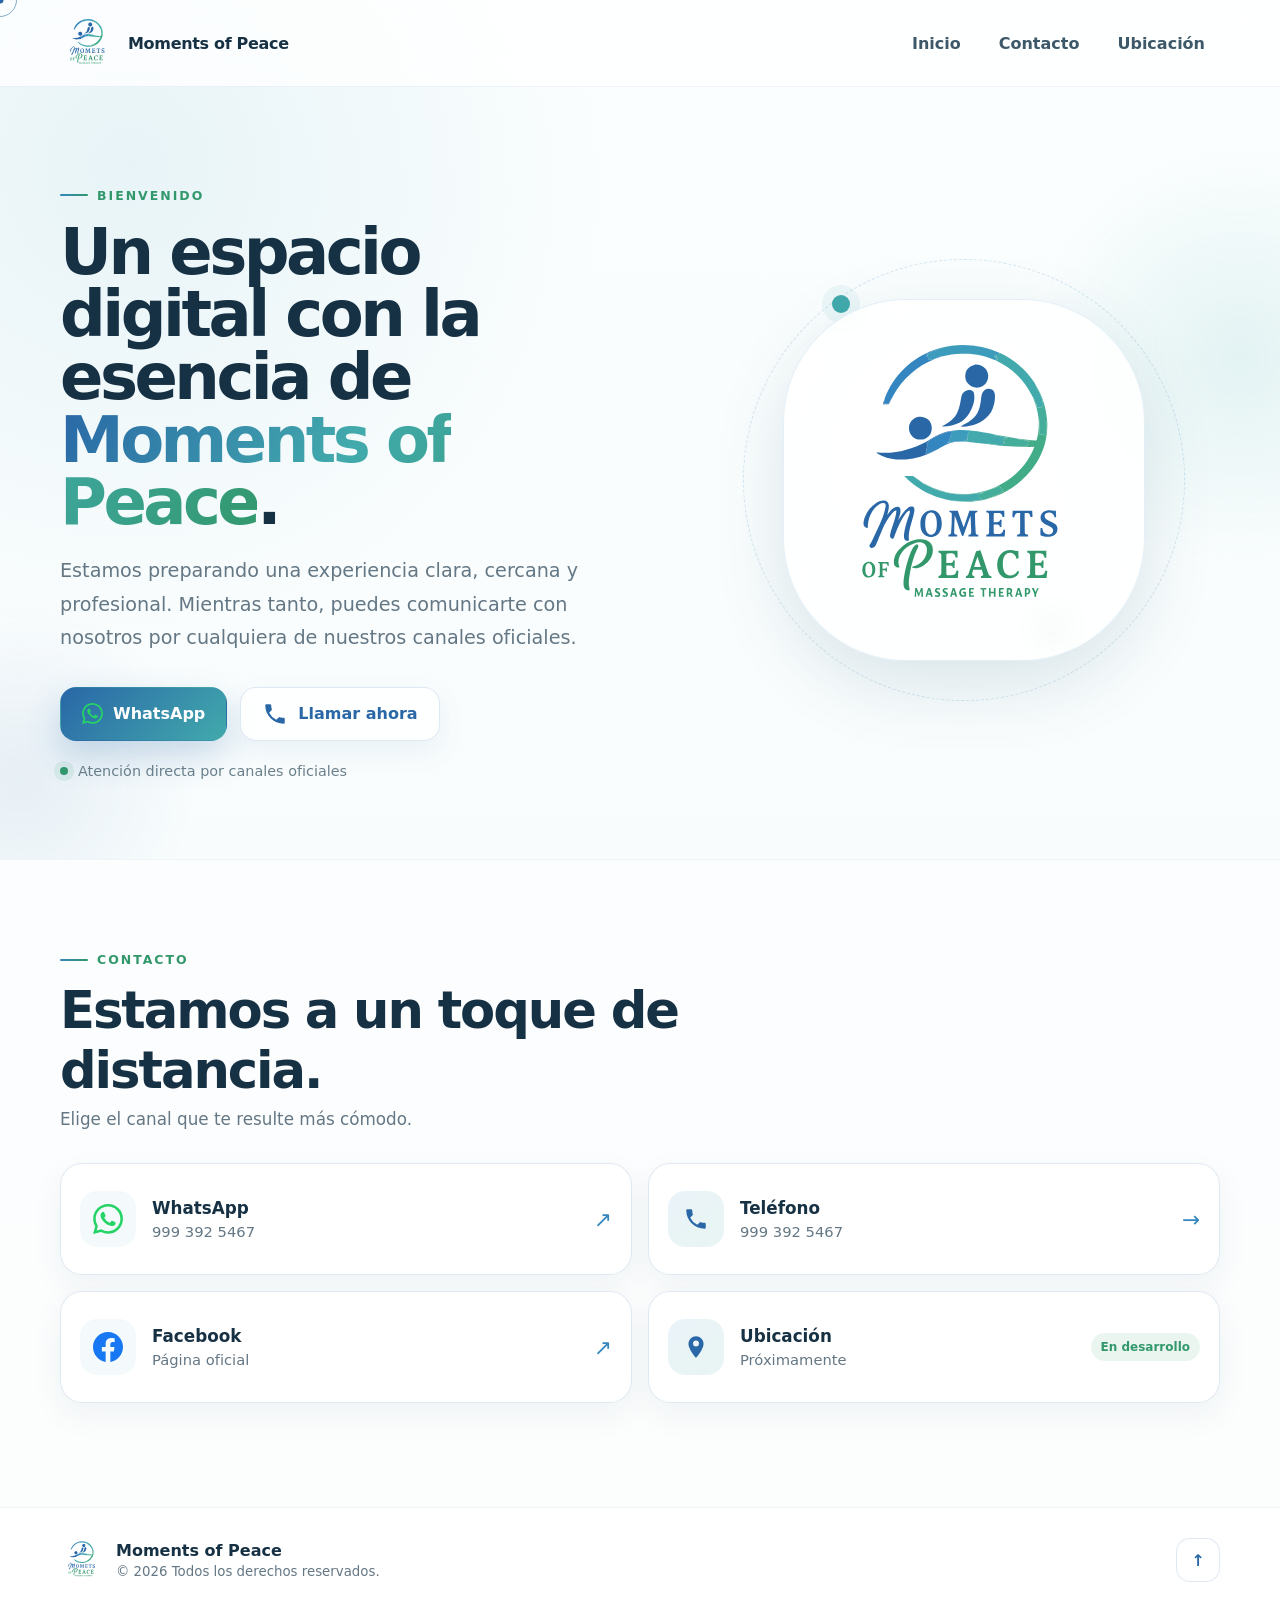
==== index.html @ 055dda35 "Primera version del sitio Moments of Peace" ====
<!doctype html>
<html lang="es">
<head>
  <meta charset="utf-8">
  <meta name="viewport" content="width=device-width, initial-scale=1">
  <meta name="theme-color" content="#2967A7">
  <meta name="description" content="Sitio oficial de Moments of Peace. Contacto por WhatsApp, teléfono y Facebook.">
  <title>Moments of Peace</title>
  <link rel="icon" type="image/svg+xml" href="img/logo.svg">
  <link rel="preload" href="img/logo.svg" as="image" type="image/svg+xml">
  <link rel="stylesheet" href="styles.css">
  <script src="script.js" defer></script>
</head>
<body class="is-loading">
  <div class="preloader" aria-label="Cargando sitio" aria-live="polite">
    <div class="preloader-card">
      <div class="skeleton skeleton-logo"></div>
      <div class="skeleton skeleton-title"></div>
      <div class="skeleton skeleton-text"></div>
      <div class="skeleton skeleton-text short"></div>
      <div class="skeleton skeleton-actions"></div>
    </div>
  </div>

  <header class="site-header" id="inicio">
    <div class="container nav-wrap">
      <a class="brand" href="#inicio" aria-label="Moments of Peace, inicio">
        <img src="img/logo.svg" alt="Logotipo de Moments of Peace" width="76" height="76">
        <span>Moments of Peace</span>
      </a>

      <button class="nav-toggle interactive" type="button" aria-expanded="false" aria-controls="site-nav" aria-label="Abrir menú">
        <span></span><span></span><span></span>
      </button>

      <nav class="site-nav" id="site-nav" aria-label="Navegación principal">
        <a class="nav-link" href="#inicio">Inicio</a>
        <a class="nav-link" href="#contacto">Contacto</a>
        <a class="nav-link" href="404.html">Ubicación</a>
      </nav>
    </div>
  </header>

  <main>
    <section class="hero">
      <div class="hero-blob blob-one" aria-hidden="true"></div>
      <div class="hero-blob blob-two" aria-hidden="true"></div>
      <div class="container hero-grid">
        <div class="hero-copy reveal">
          <span class="eyebrow">BIENVENIDO</span>
          <h1>Un espacio digital con la esencia de <span>Moments of Peace</span>.</h1>
          <p>Estamos preparando una experiencia clara, cercana y profesional. Mientras tanto, puedes comunicarte con nosotros por cualquiera de nuestros canales oficiales.</p>
          <div class="hero-actions">
            <a class="btn btn-primary interactive" href="https://wa.me/529993925467" target="_blank" rel="noopener noreferrer">
              <img src="img/whatsapp.svg" alt="" aria-hidden="true"> WhatsApp
            </a>
            <a class="btn btn-secondary interactive" href="tel:+529993925467">
              <span class="icon-mask phone-icon" aria-hidden="true"></span> Llamar ahora
            </a>
          </div>
          <div class="trust-line"><span></span> Atención directa por canales oficiales</div>
        </div>

        <div class="hero-visual reveal" aria-label="Identidad visual Moments of Peace">
          <div class="logo-stage">
            <div class="orbit orbit-one"></div>
            <div class="orbit orbit-two"></div>
            <div class="brand-card">
              <img src="img/logo.svg" alt="Moments of Peace" width="500" height="500">
            </div>
          </div>
        </div>
      </div>
    </section>

    <section class="contact-section" id="contacto">
      <div class="container">
        <div class="section-heading reveal">
          <span class="eyebrow">CONTACTO</span>
          <h2>Estamos a un toque de distancia.</h2>
          <p>Elige el canal que te resulte más cómodo.</p>
        </div>

        <div class="contact-grid">
          <a class="contact-card interactive reveal" href="https://wa.me/529993925467" target="_blank" rel="noopener noreferrer">
            <span class="card-icon social-icon"><img src="img/whatsapp.svg" alt="Logo de WhatsApp"></span>
            <span class="card-content"><strong>WhatsApp</strong><small>999 392 5467</small></span>
            <span class="card-arrow" aria-hidden="true">↗</span>
          </a>

          <a class="contact-card interactive reveal" href="tel:+529993925467">
            <span class="card-icon color-icon"><span class="icon-mask phone-icon" aria-hidden="true"></span></span>
            <span class="card-content"><strong>Teléfono</strong><small>999 392 5467</small></span>
            <span class="card-arrow" aria-hidden="true">→</span>
          </a>

          <a class="contact-card interactive reveal" href="https://www.facebook.com/profile.php?id=100088048433441&amp;locale=es_LA" target="_blank" rel="noopener noreferrer">
            <span class="card-icon social-icon"><img src="img/facebook.svg" alt="Logo de Facebook"></span>
            <span class="card-content"><strong>Facebook</strong><small>Página oficial</small></span>
            <span class="card-arrow" aria-hidden="true">↗</span>
          </a>

          <a class="contact-card interactive reveal is-coming" href="404.html" aria-label="Ubicación, próximamente">
            <span class="card-icon color-icon"><span class="icon-mask location-icon" aria-hidden="true"></span></span>
            <span class="card-content"><strong>Ubicación</strong><small>Próximamente</small></span>
            <span class="status-pill">En desarrollo</span>
          </a>
        </div>
      </div>
    </section>
  </main>

  <footer class="site-footer">
    <div class="container footer-wrap">
      <div class="footer-brand">
        <img src="img/logo.svg" alt="" aria-hidden="true" width="46" height="46">
        <div><strong>Moments of Peace</strong><small>© <span id="year"></span> Todos los derechos reservados.</small></div>
      </div>
      <a href="#inicio" class="back-top interactive" aria-label="Volver al inicio">↑</a>
    </div>
  </footer>

  <div class="cursor-dot" aria-hidden="true"></div>
  <div class="cursor-ring" aria-hidden="true"></div>
</body>
</html>
---- styles.css ----
:root {
  --blue-deep: #2967a7;
  --blue: #3386bf;
  --aqua: #3d9cbb;
  --teal: #42aaac;
  --mint: #44ae9a;
  --green: #32986c;
  --ink: #173144;
  --muted: #647784;
  --surface: #ffffff;
  --surface-soft: #f4fafb;
  --line: rgba(41, 103, 167, .14);
  --shadow: 0 24px 70px rgba(31, 84, 111, .14);
  --radius: 24px;
}

* { box-sizing: border-box; }
html { scroll-behavior: smooth; }
body {
  margin: 0;
  font-family: Inter, ui-sans-serif, system-ui, -apple-system, BlinkMacSystemFont, "Segoe UI", sans-serif;
  color: var(--ink);
  background:
    radial-gradient(circle at 10% 10%, rgba(61,156,187,.10), transparent 30rem),
    linear-gradient(180deg, #fbfefe 0%, #f7fbfc 100%);
  min-height: 100vh;
  overflow-x: hidden;
}
body.is-loading { overflow: hidden; }
a { color: inherit; text-decoration: none; }
img { display: block; max-width: 100%; }
button, a { -webkit-tap-highlight-color: transparent; }
.container { width: min(1160px, calc(100% - 40px)); margin-inline: auto; }

.preloader {
  position: fixed; inset: 0; z-index: 9999; display: grid; place-items: center;
  background: #f8fcfc; transition: opacity .38s ease, visibility .38s ease;
}
body:not(.is-loading) .preloader { opacity: 0; visibility: hidden; pointer-events: none; }
.preloader-card { width: min(560px, calc(100% - 48px)); padding: 34px; border: 1px solid var(--line); border-radius: 28px; background: #fff; box-shadow: var(--shadow); }
.skeleton { border-radius: 999px; background: linear-gradient(90deg, #edf4f5 25%, #f8fbfb 45%, #edf4f5 65%); background-size: 220% 100%; animation: shimmer 1.15s linear infinite; }
.skeleton-logo { width: 96px; height: 96px; border-radius: 28px; margin-bottom: 28px; }
.skeleton-title { height: 28px; width: 78%; margin-bottom: 18px; }
.skeleton-text { height: 14px; width: 100%; margin-bottom: 12px; }
.skeleton-text.short { width: 66%; }
.skeleton-actions { height: 54px; width: 58%; margin-top: 28px; }
@keyframes shimmer { to { background-position: -220% 0; } }

.site-header { position: sticky; top: 0; z-index: 100; background: rgba(255,255,255,.76); backdrop-filter: blur(18px); border-bottom: 1px solid rgba(41,103,167,.08); }
.nav-wrap { min-height: 86px; display: flex; align-items: center; justify-content: space-between; gap: 28px; }
.brand { display: inline-flex; align-items: center; gap: 12px; font-weight: 800; letter-spacing: -.02em; }
.brand img { width: 56px; height: 56px; object-fit: contain; }
.site-nav { display: flex; align-items: center; gap: 8px; }
.nav-link { padding: 11px 15px; border-radius: 12px; color: #3d5969; font-weight: 650; transition: color .2s ease, background .2s ease, transform .2s ease; }
.nav-link:hover { color: var(--blue-deep); background: rgba(51,134,191,.08); transform: translateY(-1px); }
.nav-toggle { display: none; width: 46px; height: 46px; padding: 11px; border: 1px solid var(--line); border-radius: 14px; background: #fff; }
.nav-toggle span { display: block; height: 2px; background: var(--ink); margin: 5px 0; border-radius: 9px; transition: transform .22s ease, opacity .22s ease; }

.hero { position: relative; isolation: isolate; overflow: hidden; padding: 94px 0 80px; min-height: 690px; display: flex; align-items: center; }
.hero-grid { display: grid; grid-template-columns: 1.06fr .94fr; align-items: center; gap: 72px; }
.eyebrow { display: inline-flex; align-items: center; gap: 9px; color: var(--green); font-size: .78rem; font-weight: 850; letter-spacing: .16em; }
.eyebrow::before { content: ""; width: 28px; height: 2px; border-radius: 999px; background: linear-gradient(90deg, var(--blue), var(--green)); }
.hero h1 { max-width: 740px; margin: 18px 0 20px; font-size: clamp(2.65rem, 5vw, 5.25rem); line-height: .98; letter-spacing: -.055em; }
.hero h1 span { background: linear-gradient(120deg, var(--blue-deep), var(--teal), var(--green)); -webkit-background-clip: text; background-clip: text; color: transparent; }
.hero p { max-width: 650px; margin: 0; color: var(--muted); font-size: clamp(1.02rem, 1.6vw, 1.2rem); line-height: 1.75; }
.hero-actions { display: flex; flex-wrap: wrap; gap: 13px; margin-top: 32px; }
.btn { min-height: 54px; display: inline-flex; align-items: center; justify-content: center; gap: 10px; padding: 0 21px; border-radius: 16px; font-weight: 800; border: 1px solid transparent; transition: transform .22s cubic-bezier(.2,.8,.2,1), box-shadow .22s ease, background .22s ease; position: relative; overflow: hidden; }
.btn::after { content: ""; position: absolute; inset: auto; width: 12px; height: 12px; border-radius: 50%; background: rgba(255,255,255,.35); transform: scale(0); opacity: 0; pointer-events: none; }
.btn:active::after { animation: tapRipple .48s ease-out; }
.btn img { width: 21px; height: 21px; }
.btn-primary { color: #fff; background: linear-gradient(135deg, var(--blue-deep), var(--teal)); box-shadow: 0 15px 34px rgba(41,103,167,.24); }
.btn-secondary { background: rgba(255,255,255,.8); color: var(--blue-deep); border-color: var(--line); box-shadow: 0 10px 28px rgba(41,103,167,.08); }
.btn:hover { transform: translateY(-3px) scale(1.015); }
.btn-primary:hover { box-shadow: 0 19px 40px rgba(41,103,167,.3); }
.trust-line { display: flex; align-items: center; gap: 10px; margin-top: 22px; color: #6c818b; font-size: .9rem; }
.trust-line span { width: 8px; height: 8px; border-radius: 50%; background: var(--green); box-shadow: 0 0 0 6px rgba(50,152,108,.1); }

.hero-visual { display: grid; place-items: center; }
.logo-stage { position: relative; width: min(470px, 86vw); aspect-ratio: 1; display: grid; place-items: center; }
.brand-card { position: relative; z-index: 2; width: 77%; aspect-ratio: 1; display: grid; place-items: center; padding: 22px; background: rgba(255,255,255,.86); border: 1px solid rgba(51,134,191,.13); border-radius: 34%; box-shadow: var(--shadow); backdrop-filter: blur(18px); animation: float 5s ease-in-out infinite; }
.brand-card img { width: 100%; height: 100%; object-fit: contain; }
.orbit { position: absolute; border-radius: 50%; border: 1px solid rgba(51,134,191,.2); }
.orbit-one { inset: 3%; animation: spin 23s linear infinite; border-style: dashed; }
.orbit-two { inset: 15%; border-color: rgba(50,152,108,.24); animation: spinReverse 18s linear infinite; }
.orbit-one::after, .orbit-two::after { content: ""; position: absolute; width: 18px; height: 18px; border-radius: 50%; top: 8%; left: 20%; background: var(--teal); box-shadow: 0 0 0 10px rgba(66,170,172,.08); }
.orbit-two::after { top: auto; left: auto; bottom: 2%; right: 20%; background: var(--green); }
.hero-blob { position: absolute; z-index: -1; filter: blur(2px); border-radius: 50%; opacity: .5; }
.blob-one { width: 420px; height: 420px; right: -170px; top: 60px; background: radial-gradient(circle, rgba(66,170,172,.25), transparent 70%); }
.blob-two { width: 360px; height: 360px; left: -160px; bottom: -100px; background: radial-gradient(circle, rgba(41,103,167,.18), transparent 70%); }
@keyframes float { 50% { transform: translateY(-10px); } }
@keyframes spin { to { transform: rotate(360deg); } }
@keyframes spinReverse { to { transform: rotate(-360deg); } }
@keyframes tapRipple { 0% { opacity: .75; transform: scale(0); } 100% { opacity: 0; transform: scale(38); } }

.contact-section { padding: 86px 0 104px; background: rgba(255,255,255,.62); border-top: 1px solid rgba(41,103,167,.06); }
.section-heading { max-width: 700px; margin-bottom: 34px; }
.section-heading h2 { margin: 13px 0 9px; font-size: clamp(2rem, 4vw, 3.35rem); letter-spacing: -.04em; }
.section-heading p { margin: 0; color: var(--muted); font-size: 1.05rem; }
.contact-grid { display: grid; grid-template-columns: repeat(2, 1fr); gap: 16px; }
.contact-card { min-height: 112px; display: flex; align-items: center; gap: 16px; padding: 19px; background: rgba(255,255,255,.88); border: 1px solid var(--line); border-radius: 22px; box-shadow: 0 12px 32px rgba(35,85,107,.06); transition: transform .22s cubic-bezier(.2,.8,.2,1), box-shadow .22s ease, border-color .22s ease; position: relative; overflow: hidden; }
.contact-card::before { content: ""; position: absolute; inset: 0; background: linear-gradient(115deg, rgba(51,134,191,.06), rgba(68,174,154,.03)); opacity: 0; transition: opacity .22s ease; }
.contact-card:hover { transform: translateY(-4px); box-shadow: 0 18px 38px rgba(35,85,107,.11); border-color: rgba(51,134,191,.24); }
.contact-card:hover::before { opacity: 1; }
.card-icon { width: 56px; height: 56px; flex: 0 0 auto; display: grid; place-items: center; border-radius: 17px; background: var(--surface-soft); position: relative; z-index: 1; }
.social-icon img { width: 30px; height: 30px; }
.color-icon { color: var(--blue-deep); background: linear-gradient(145deg, rgba(51,134,191,.1), rgba(68,174,154,.12)); }
.icon-mask { width: 26px; height: 26px; display: inline-block; background: currentColor; -webkit-mask: center / contain no-repeat; mask: center / contain no-repeat; }
.phone-icon { -webkit-mask-image: url('img/phone.svg'); mask-image: url('img/phone.svg'); }
.location-icon { -webkit-mask-image: url('img/location.svg'); mask-image: url('img/location.svg'); }
.card-content { display: flex; flex-direction: column; gap: 5px; position: relative; z-index: 1; }
.card-content strong { font-size: 1.05rem; }
.card-content small { color: var(--muted); font-size: .92rem; }
.card-arrow { margin-left: auto; font-size: 1.35rem; color: var(--blue); position: relative; z-index: 1; transition: transform .2s ease; }
.contact-card:hover .card-arrow { transform: translate(2px,-2px); }
.status-pill { margin-left: auto; padding: 7px 10px; border-radius: 999px; background: rgba(50,152,108,.1); color: var(--green); font-size: .75rem; font-weight: 800; position: relative; z-index: 1; }
.is-coming { cursor: not-allowed; }

.site-footer { padding: 30px 0 36px; border-top: 1px solid rgba(41,103,167,.08); background: #fff; }
.footer-wrap { display: flex; align-items: center; justify-content: space-between; gap: 20px; }
.footer-brand { display: flex; align-items: center; gap: 12px; }
.footer-brand img { width: 44px; height: 44px; object-fit: contain; }
.footer-brand div { display: flex; flex-direction: column; gap: 4px; }
.footer-brand small { color: var(--muted); }
.back-top { width: 44px; height: 44px; display: grid; place-items: center; border: 1px solid var(--line); border-radius: 14px; color: var(--blue-deep); background: #fff; font-weight: 900; transition: transform .2s ease, background .2s ease; }
.back-top:hover { transform: translateY(-3px); background: var(--surface-soft); }

.reveal { opacity: 0; transform: translateY(18px); transition: opacity .65s ease, transform .65s cubic-bezier(.2,.8,.2,1); }
.reveal.visible { opacity: 1; transform: translateY(0); }

.cursor-dot, .cursor-ring { display: none; position: fixed; z-index: 9998; left: 0; top: 0; pointer-events: none; border-radius: 50%; transform: translate(-50%, -50%); }
@media (pointer: fine) {
  .cursor-dot { display: block; width: 7px; height: 7px; background: var(--blue-deep); }
  .cursor-ring { display: block; width: 34px; height: 34px; border: 1px solid rgba(41,103,167,.55); transition: width .18s ease, height .18s ease, border-color .18s ease, background .18s ease; }
  body.cursor-active .cursor-ring { width: 48px; height: 48px; border-color: rgba(50,152,108,.55); background: rgba(68,174,154,.08); }
}

@media (max-width: 860px) {
  .container { width: min(100% - 30px, 720px); }
  .nav-toggle { display: block; }
  .site-nav { position: absolute; top: calc(100% + 8px); left: 15px; right: 15px; display: grid; gap: 4px; padding: 12px; background: rgba(255,255,255,.96); border: 1px solid var(--line); border-radius: 18px; box-shadow: var(--shadow); opacity: 0; transform: translateY(-8px) scale(.98); visibility: hidden; transition: .22s ease; }
  .site-nav.open { opacity: 1; transform: translateY(0) scale(1); visibility: visible; }
  .nav-link { padding: 13px 14px; }
  .nav-toggle[aria-expanded="true"] span:nth-child(1) { transform: translateY(7px) rotate(45deg); }
  .nav-toggle[aria-expanded="true"] span:nth-child(2) { opacity: 0; }
  .nav-toggle[aria-expanded="true"] span:nth-child(3) { transform: translateY(-7px) rotate(-45deg); }
  .hero { padding: 68px 0 70px; }
  .hero-grid { grid-template-columns: 1fr; gap: 54px; }
  .hero-copy { text-align: center; }
  .hero-copy .eyebrow, .trust-line, .hero-actions { justify-content: center; }
  .hero p { margin-inline: auto; }
  .hero-visual { order: -1; }
  .logo-stage { width: min(380px, 80vw); }
  .contact-grid { grid-template-columns: 1fr; }
}

@media (max-width: 560px) {
  .container { width: min(100% - 22px, 520px); }
  .nav-wrap { min-height: 76px; }
  .brand img { width: 46px; height: 46px; }
  .brand span { font-size: .96rem; }
  .hero { padding-top: 46px; min-height: auto; }
  .hero h1 { font-size: clamp(2.35rem, 13.7vw, 3.7rem); }
  .hero p { font-size: 1rem; line-height: 1.68; }
  .hero-actions { display: grid; grid-template-columns: 1fr; }
  .btn { width: 100%; }
  .logo-stage { width: min(315px, 82vw); }
  .brand-card { width: 80%; border-radius: 30%; }
  .contact-section { padding: 70px 0 82px; }
  .contact-card { min-height: 96px; padding: 15px; border-radius: 18px; }
  .card-icon { width: 49px; height: 49px; border-radius: 15px; }
  .status-pill { font-size: .68rem; padding: 6px 8px; }
  .footer-wrap { align-items: flex-start; }
  .footer-brand small { max-width: 230px; }
}

@media (prefers-reduced-motion: reduce) {
  *, *::before, *::after { scroll-behavior: auto !important; animation-duration: .01ms !important; animation-iteration-count: 1 !important; transition-duration: .01ms !important; }
}
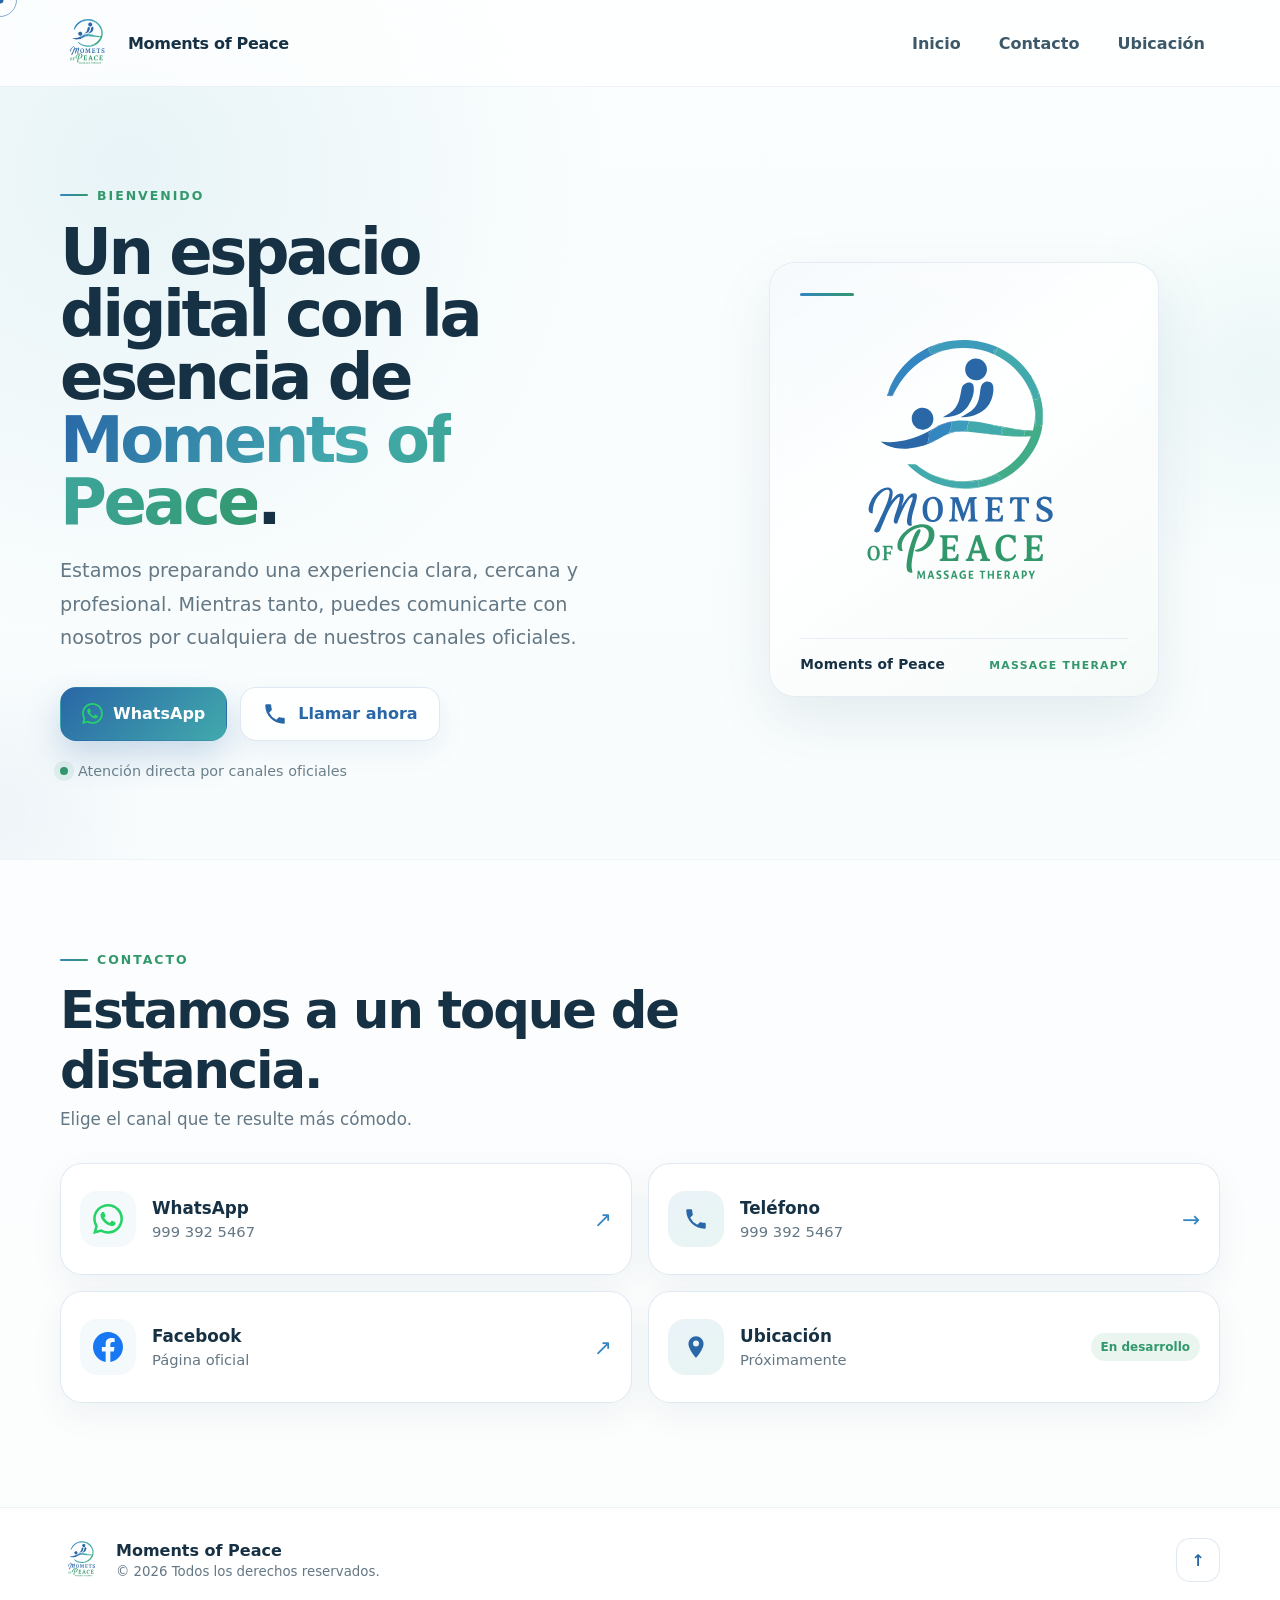
==== commit 888b86d9: "Mejora del diseño responsive y hero Móvil" ====
--- a/index.html
+++ b/index.html
@@ -62,11 +62,12 @@
         </div>
 
         <div class="hero-visual reveal" aria-label="Identidad visual Moments of Peace">
-          <div class="logo-stage">
-            <div class="orbit orbit-one"></div>
-            <div class="orbit orbit-two"></div>
-            <div class="brand-card">
-              <img src="img/logo.svg" alt="Moments of Peace" width="500" height="500">
+          <div class="identity-frame">
+            <span class="identity-line" aria-hidden="true"></span>
+            <img class="hero-logo" src="img/logo.svg" alt="Moments of Peace Massage Therapy" width="420" height="420">
+            <div class="identity-caption" aria-hidden="true">
+              <span>Moments of Peace</span>
+              <small>Massage Therapy</small>
             </div>
           </div>
         </div>
--- a/styles.css
+++ b/styles.css
@@ -76,20 +76,65 @@
 .trust-line span { width: 8px; height: 8px; border-radius: 50%; background: var(--green); box-shadow: 0 0 0 6px rgba(50,152,108,.1); }
 
 .hero-visual { display: grid; place-items: center; }
-.logo-stage { position: relative; width: min(470px, 86vw); aspect-ratio: 1; display: grid; place-items: center; }
-.brand-card { position: relative; z-index: 2; width: 77%; aspect-ratio: 1; display: grid; place-items: center; padding: 22px; background: rgba(255,255,255,.86); border: 1px solid rgba(51,134,191,.13); border-radius: 34%; box-shadow: var(--shadow); backdrop-filter: blur(18px); animation: float 5s ease-in-out infinite; }
-.brand-card img { width: 100%; height: 100%; object-fit: contain; }
-.orbit { position: absolute; border-radius: 50%; border: 1px solid rgba(51,134,191,.2); }
-.orbit-one { inset: 3%; animation: spin 23s linear infinite; border-style: dashed; }
-.orbit-two { inset: 15%; border-color: rgba(50,152,108,.24); animation: spinReverse 18s linear infinite; }
-.orbit-one::after, .orbit-two::after { content: ""; position: absolute; width: 18px; height: 18px; border-radius: 50%; top: 8%; left: 20%; background: var(--teal); box-shadow: 0 0 0 10px rgba(66,170,172,.08); }
-.orbit-two::after { top: auto; left: auto; bottom: 2%; right: 20%; background: var(--green); }
-.hero-blob { position: absolute; z-index: -1; filter: blur(2px); border-radius: 50%; opacity: .5; }
-.blob-one { width: 420px; height: 420px; right: -170px; top: 60px; background: radial-gradient(circle, rgba(66,170,172,.25), transparent 70%); }
-.blob-two { width: 360px; height: 360px; left: -160px; bottom: -100px; background: radial-gradient(circle, rgba(41,103,167,.18), transparent 70%); }
-@keyframes float { 50% { transform: translateY(-10px); } }
-@keyframes spin { to { transform: rotate(360deg); } }
-@keyframes spinReverse { to { transform: rotate(-360deg); } }
+.identity-frame {
+  position: relative;
+  width: min(390px, 34vw);
+  min-width: 310px;
+  padding: 30px 30px 24px;
+  background: rgba(255,255,255,.82);
+  border: 1px solid rgba(41,103,167,.12);
+  border-radius: 26px;
+  box-shadow: 0 22px 58px rgba(31,84,111,.10);
+  backdrop-filter: blur(14px);
+  transition: transform .28s ease, box-shadow .28s ease, border-color .28s ease;
+}
+.identity-frame::before {
+  content: "";
+  position: absolute;
+  inset: 0;
+  border-radius: inherit;
+  pointer-events: none;
+  background: linear-gradient(145deg, rgba(51,134,191,.045), transparent 42%, rgba(50,152,108,.04));
+}
+.identity-line {
+  display: block;
+  width: 54px;
+  height: 3px;
+  margin: 0 0 22px;
+  border-radius: 999px;
+  background: linear-gradient(90deg, var(--blue), var(--green));
+}
+.hero-logo {
+  position: relative;
+  z-index: 1;
+  width: min(100%, 300px);
+  height: auto;
+  margin: 0 auto;
+  object-fit: contain;
+}
+.identity-caption {
+  position: relative;
+  z-index: 1;
+  display: flex;
+  align-items: baseline;
+  justify-content: space-between;
+  gap: 14px;
+  margin-top: 20px;
+  padding-top: 17px;
+  border-top: 1px solid rgba(41,103,167,.10);
+}
+.identity-caption span { color: var(--ink); font-size: .86rem; font-weight: 800; letter-spacing: .01em; }
+.identity-caption small { color: var(--green); font-size: .68rem; font-weight: 800; letter-spacing: .12em; text-transform: uppercase; }
+.hero-blob { position: absolute; z-index: -1; border-radius: 50%; opacity: .42; }
+.blob-one { width: 420px; height: 420px; right: -190px; top: 80px; background: radial-gradient(circle, rgba(66,170,172,.18), transparent 70%); }
+.blob-two { width: 340px; height: 340px; left: -170px; bottom: -120px; background: radial-gradient(circle, rgba(41,103,167,.12), transparent 70%); }
+@media (hover: hover) and (pointer: fine) {
+  .identity-frame:hover {
+    transform: translateY(-5px);
+    box-shadow: 0 28px 66px rgba(31,84,111,.14);
+    border-color: rgba(41,103,167,.20);
+  }
+}
 @keyframes tapRipple { 0% { opacity: .75; transform: scale(0); } 100% { opacity: 0; transform: scale(38); } }
 
 .contact-section { padding: 86px 0 104px; background: rgba(255,255,255,.62); border-top: 1px solid rgba(41,103,167,.06); }
@@ -145,11 +190,11 @@
   .nav-toggle[aria-expanded="true"] span:nth-child(3) { transform: translateY(-7px) rotate(-45deg); }
   .hero { padding: 68px 0 70px; }
   .hero-grid { grid-template-columns: 1fr; gap: 54px; }
-  .hero-copy { text-align: center; }
-  .hero-copy .eyebrow, .trust-line, .hero-actions { justify-content: center; }
-  .hero p { margin-inline: auto; }
-  .hero-visual { order: -1; }
-  .logo-stage { width: min(380px, 80vw); }
+  .hero-copy { text-align: left; }
+  .hero-copy .eyebrow, .trust-line, .hero-actions { justify-content: flex-start; }
+  .hero p { margin-inline: 0; }
+  .hero-visual { order: initial; }
+  .identity-frame { width: min(330px, 64vw); min-width: 0; }
   .contact-grid { grid-template-columns: 1fr; }
 }
 
@@ -159,12 +204,12 @@
   .brand img { width: 46px; height: 46px; }
   .brand span { font-size: .96rem; }
   .hero { padding-top: 46px; min-height: auto; }
-  .hero h1 { font-size: clamp(2.35rem, 13.7vw, 3.7rem); }
+  .hero h1 { font-size: clamp(2.3rem, 11vw, 3.15rem); line-height: 1.02; }
   .hero p { font-size: 1rem; line-height: 1.68; }
   .hero-actions { display: grid; grid-template-columns: 1fr; }
   .btn { width: 100%; }
-  .logo-stage { width: min(315px, 82vw); }
-  .brand-card { width: 80%; border-radius: 30%; }
+  .hero-grid { gap: 26px; }
+  .hero-visual { display: none; }
   .contact-section { padding: 70px 0 82px; }
   .contact-card { min-height: 96px; padding: 15px; border-radius: 18px; }
   .card-icon { width: 49px; height: 49px; border-radius: 15px; }
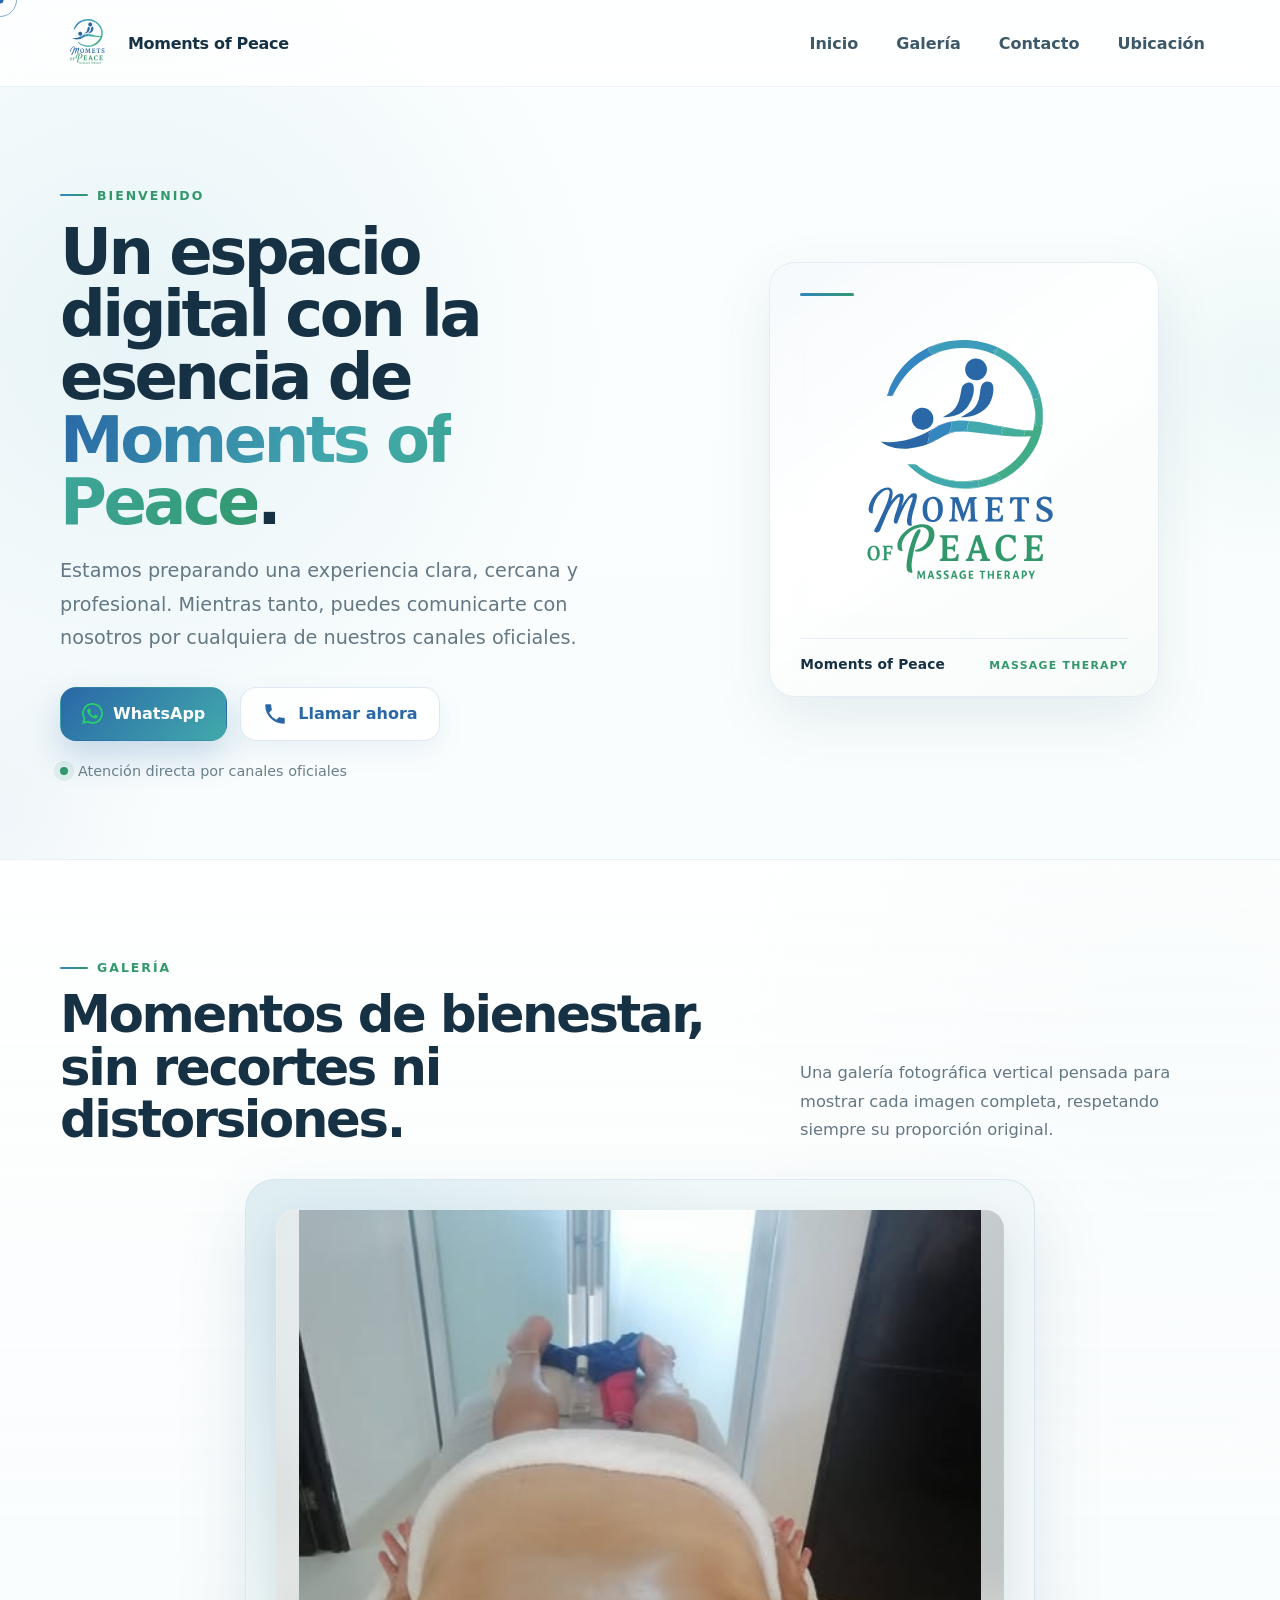
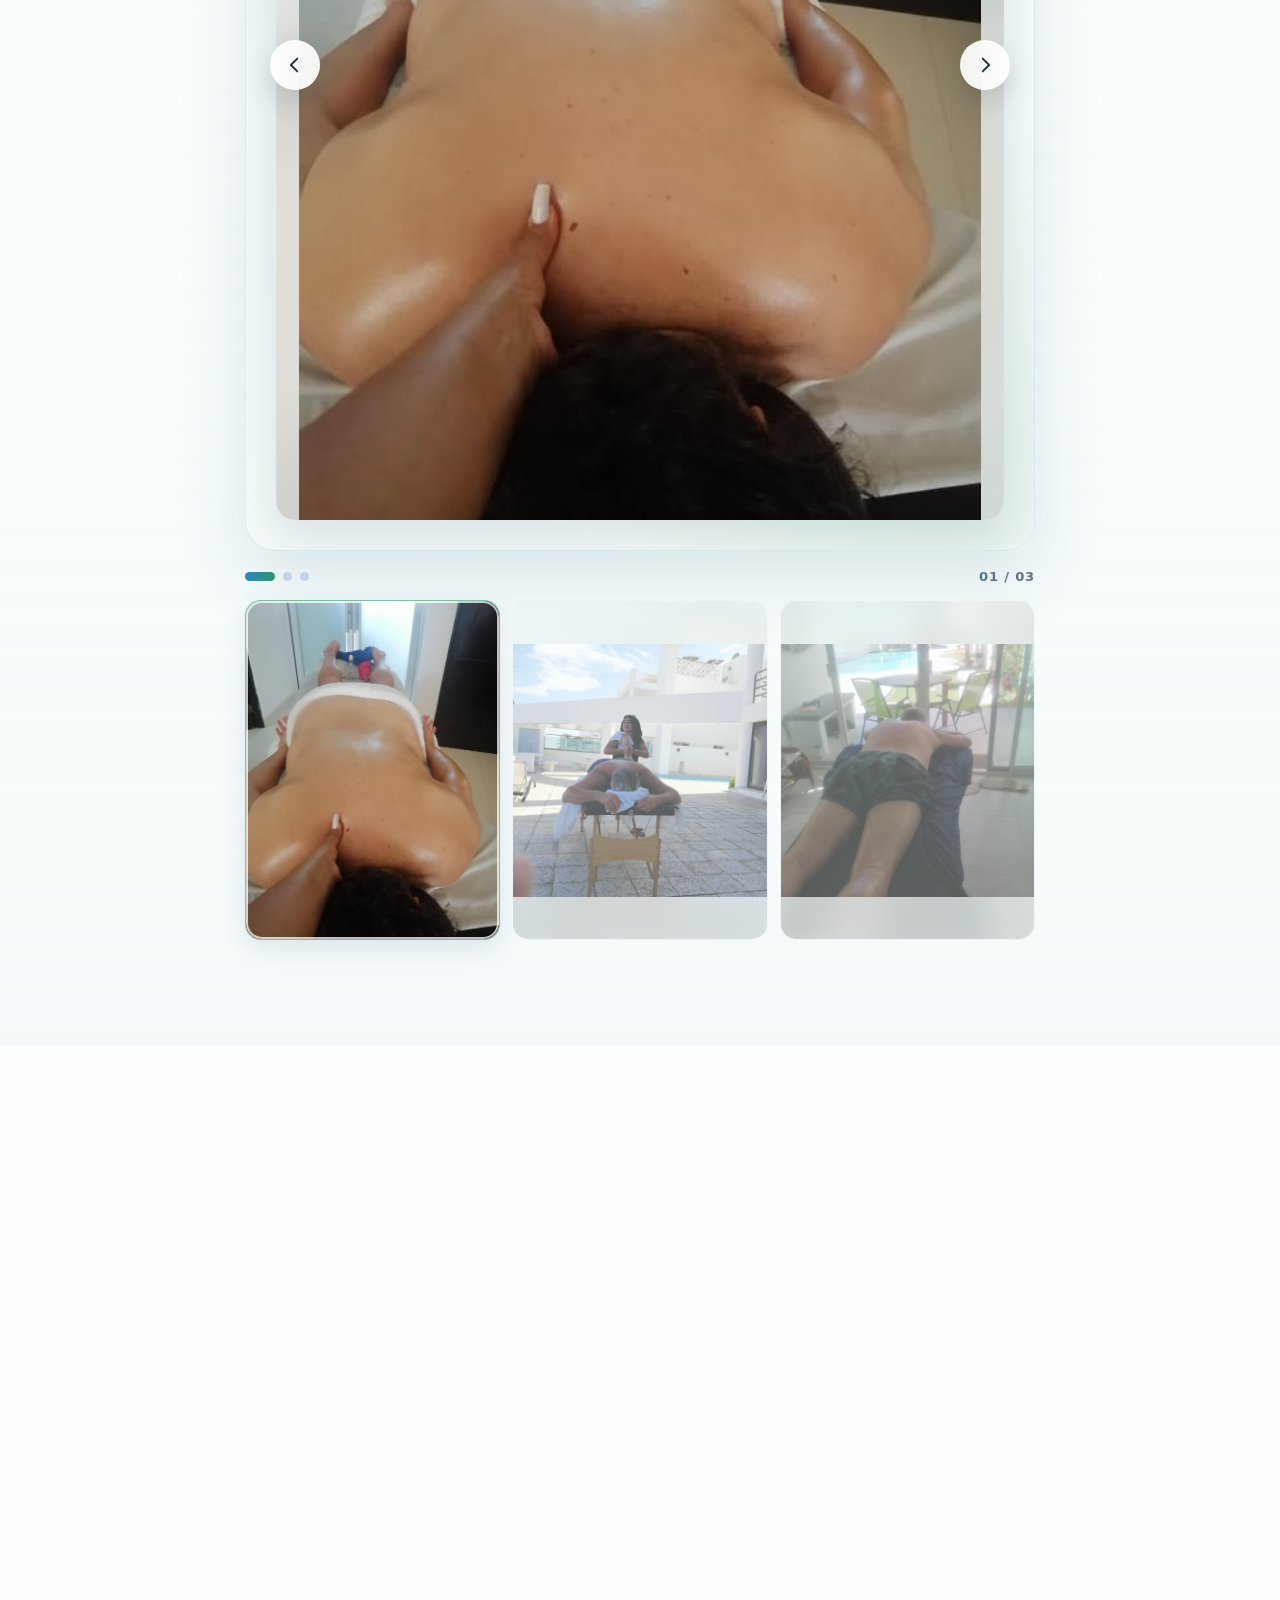
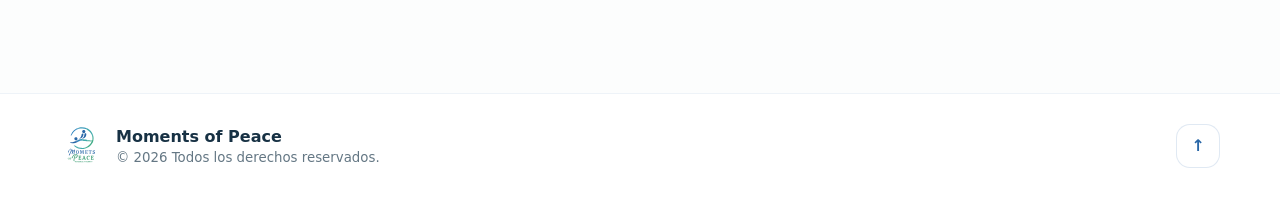
==== commit 5d432747: "Implementación de carrusel fotografico responsive" ====
--- a/index.html
+++ b/index.html
@@ -9,7 +9,9 @@
   <link rel="icon" type="image/svg+xml" href="img/logo.svg">
   <link rel="preload" href="img/logo.svg" as="image" type="image/svg+xml">
   <link rel="stylesheet" href="styles.css">
+  <link rel="stylesheet" href="carousel.css">
   <script src="script.js" defer></script>
+  <script src="carousel.js" defer></script>
 </head>
 <body class="is-loading">
   <div class="preloader" aria-label="Cargando sitio" aria-live="polite">
@@ -35,6 +37,7 @@
 
       <nav class="site-nav" id="site-nav" aria-label="Navegación principal">
         <a class="nav-link" href="#inicio">Inicio</a>
+        <a class="nav-link" href="#galeria">Galería</a>
         <a class="nav-link" href="#contacto">Contacto</a>
         <a class="nav-link" href="404.html">Ubicación</a>
       </nav>
@@ -69,6 +72,68 @@
               <span>Moments of Peace</span>
               <small>Massage Therapy</small>
             </div>
+          </div>
+        </div>
+      </div>
+    </section>
+
+    <section class="gallery-section" id="galeria">
+      <div class="container">
+        <div class="gallery-heading reveal">
+          <div>
+            <span class="eyebrow">GALERÍA</span>
+            <h2>Momentos de bienestar, sin recortes ni distorsiones.</h2>
+          </div>
+          <p>Una galería fotográfica vertical pensada para mostrar cada imagen completa, respetando siempre su proporción original.</p>
+        </div>
+
+        <div class="spa-carousel reveal" data-carousel data-autoplay="5600" tabindex="0" aria-roledescription="carrusel" aria-label="Galería fotográfica de Moments of Peace">
+          <div class="carousel-stage">
+            <div class="carousel-viewport">
+              <div class="carousel-track" data-carousel-track>
+                <figure class="carousel-slide" data-carousel-slide>
+                  <div class="carousel-photo" style="--photo: url('img/masaje-terapeutico-01.jpg');">
+                    <img src="img/masaje-terapeutico-01.jpg" alt="Sesión de masaje terapéutico en Moments of Peace" draggable="false">
+                  </div>
+                </figure>
+
+                <figure class="carousel-slide" data-carousel-slide>
+                  <div class="carousel-photo" style="--photo: url('img/masaje-terapeutico-02.jpg');">
+                    <img src="img/masaje-terapeutico-02.jpg" alt="Sesión de masaje al aire libre en Moments of Peace" loading="lazy" draggable="false">
+                  </div>
+                </figure>
+
+                <figure class="carousel-slide" data-carousel-slide>
+                  <div class="carousel-photo" style="--photo: url('img/masaje-terapeutico-03.jpg');">
+                    <img src="img/masaje-terapeutico-03.jpg" alt="Sesión de masaje en un espacio de relajación de Moments of Peace" loading="lazy" draggable="false">
+                  </div>
+                </figure>
+              </div>
+            </div>
+
+            <button class="carousel-control prev interactive" type="button" data-carousel-prev aria-label="Fotografía anterior">
+              <svg viewBox="0 0 24 24" fill="none" aria-hidden="true"><path d="m14.5 5-7 7 7 7" stroke="currentColor" stroke-width="2" stroke-linecap="round" stroke-linejoin="round"/></svg>
+            </button>
+            <button class="carousel-control next interactive" type="button" data-carousel-next aria-label="Fotografía siguiente">
+              <svg viewBox="0 0 24 24" fill="none" aria-hidden="true"><path d="m9.5 5 7 7-7 7" stroke="currentColor" stroke-width="2" stroke-linecap="round" stroke-linejoin="round"/></svg>
+            </button>
+          </div>
+
+          <div class="carousel-toolbar">
+            <div class="carousel-dots" data-carousel-dots aria-label="Seleccionar fotografía"></div>
+            <span class="carousel-status" data-carousel-status aria-live="off">01 / 03</span>
+          </div>
+
+          <div class="carousel-thumbs" aria-label="Miniaturas de la galería">
+            <button class="carousel-thumb is-active" type="button" data-carousel-thumb aria-label="Ver fotografía 1">
+              <span class="thumb-photo" style="--photo: url('img/masaje-terapeutico-01.jpg');"><img src="img/masaje-terapeutico-01.jpg" alt=""></span>
+            </button>
+            <button class="carousel-thumb" type="button" data-carousel-thumb aria-label="Ver fotografía 2">
+              <span class="thumb-photo" style="--photo: url('img/masaje-terapeutico-02.jpg');"><img src="img/masaje-terapeutico-02.jpg" alt=""></span>
+            </button>
+            <button class="carousel-thumb" type="button" data-carousel-thumb aria-label="Ver fotografía 3">
+              <span class="thumb-photo" style="--photo: url('img/masaje-terapeutico-03.jpg');"><img src="img/masaje-terapeutico-03.jpg" alt=""></span>
+            </button>
           </div>
         </div>
       </div>
--- a/carousel.css
+++ b/carousel.css
@@ -0,0 +1,313 @@
+/* Moments of Peace - Carrusel fotografico vertical */
+.gallery-section {
+  position: relative;
+  padding: 94px 0 104px;
+  background:
+    linear-gradient(180deg, rgba(255,255,255,.76), rgba(244,250,251,.97)),
+    radial-gradient(circle at 92% 10%, rgba(66,170,172,.10), transparent 28rem);
+  border-top: 1px solid rgba(41,103,167,.06);
+}
+
+.gallery-heading {
+  display: grid;
+  grid-template-columns: minmax(0, 1fr) minmax(260px, 420px);
+  align-items: end;
+  gap: 36px;
+  margin-bottom: 34px;
+}
+
+.gallery-heading h2 {
+  max-width: 760px;
+  margin: 13px 0 0;
+  font-size: clamp(2rem, 4vw, 3.45rem);
+  line-height: 1.02;
+  letter-spacing: -.045em;
+}
+
+.gallery-heading p {
+  margin: 0;
+  color: var(--muted);
+  font-size: 1.02rem;
+  line-height: 1.75;
+}
+
+.spa-carousel {
+  --carousel-radius: 30px;
+  width: min(100%, 790px);
+  margin-inline: auto;
+  position: relative;
+}
+
+.carousel-stage {
+  position: relative;
+  overflow: hidden;
+  border: 1px solid rgba(41,103,167,.12);
+  border-radius: var(--carousel-radius);
+  background: linear-gradient(145deg, #edf6f7, #f8fbfb);
+  box-shadow: 0 28px 70px rgba(31,84,111,.13);
+  isolation: isolate;
+}
+
+.carousel-stage::before {
+  content: "";
+  position: absolute;
+  inset: 0;
+  z-index: 0;
+  pointer-events: none;
+  background:
+    radial-gradient(circle at 12% 10%, rgba(51,134,191,.10), transparent 34%),
+    radial-gradient(circle at 88% 90%, rgba(50,152,108,.10), transparent 32%);
+}
+
+.carousel-viewport {
+  position: relative;
+  z-index: 1;
+  overflow: hidden;
+  touch-action: pan-y pinch-zoom;
+}
+
+.carousel-track {
+  display: flex;
+  transform: translate3d(0,0,0);
+  transition: transform 680ms cubic-bezier(.2,.76,.2,1);
+  will-change: transform;
+}
+
+.carousel-slide {
+  flex: 0 0 100%;
+  min-width: 0;
+  margin: 0;
+  padding: clamp(18px, 3vw, 30px);
+}
+
+/*
+  El marco es vertical, pero la fotografia real siempre se muestra completa.
+  object-fit: contain evita recortes, estiramientos y cambios de proporcion.
+*/
+.carousel-photo {
+  position: relative;
+  overflow: hidden;
+  width: 100%;
+  aspect-ratio: 4 / 5;
+  border-radius: calc(var(--carousel-radius) - 11px);
+  background: #e9f1f2;
+  box-shadow:
+    inset 0 0 0 1px rgba(255,255,255,.46),
+    0 18px 44px rgba(20,59,78,.12);
+  isolation: isolate;
+}
+
+.carousel-photo::before {
+  content: "";
+  position: absolute;
+  inset: -34px;
+  z-index: -2;
+  background-image: var(--photo);
+  background-size: cover;
+  background-position: center;
+  filter: blur(28px) saturate(.82);
+  opacity: .30;
+  transform: scale(1.08);
+}
+
+.carousel-photo::after {
+  content: "";
+  position: absolute;
+  inset: 0;
+  z-index: -1;
+  background: linear-gradient(145deg, rgba(255,255,255,.42), rgba(230,244,245,.20));
+  pointer-events: none;
+}
+
+.carousel-photo img {
+  position: relative;
+  z-index: 1;
+  width: 100%;
+  height: 100%;
+  object-fit: contain;
+  object-position: center;
+  user-select: none;
+  -webkit-user-drag: none;
+}
+
+.carousel-control {
+  position: absolute;
+  z-index: 4;
+  top: 50%;
+  width: 50px;
+  height: 50px;
+  display: grid;
+  place-items: center;
+  border: 1px solid rgba(255,255,255,.62);
+  border-radius: 50%;
+  background: rgba(255,255,255,.91);
+  color: var(--ink);
+  box-shadow: 0 12px 28px rgba(14,49,65,.16);
+  backdrop-filter: blur(14px);
+  cursor: pointer;
+  transform: translateY(-50%);
+  transition: transform .2s ease, background .2s ease, box-shadow .2s ease;
+}
+
+.carousel-control:hover {
+  transform: translateY(-50%) scale(1.06);
+  background: #fff;
+  box-shadow: 0 15px 34px rgba(14,49,65,.22);
+}
+
+.carousel-control:active {
+  transform: translateY(-50%) scale(.97);
+}
+
+.carousel-control.prev { left: 24px; }
+.carousel-control.next { right: 24px; }
+.carousel-control svg { width: 22px; height: 22px; }
+
+.carousel-toolbar {
+  display: flex;
+  align-items: center;
+  gap: 18px;
+  margin-top: 18px;
+}
+
+.carousel-dots {
+  display: flex;
+  align-items: center;
+  gap: 8px;
+}
+
+.carousel-dot {
+  width: 9px;
+  height: 9px;
+  padding: 0;
+  border: 0;
+  border-radius: 999px;
+  background: rgba(41,103,167,.20);
+  cursor: pointer;
+  transition: width .25s ease, background .25s ease, transform .2s ease;
+}
+
+.carousel-dot:hover { transform: scale(1.12); }
+
+.carousel-dot.is-active {
+  width: 30px;
+  background: linear-gradient(90deg, var(--blue), var(--green));
+}
+
+.carousel-status {
+  margin-left: auto;
+  color: var(--muted);
+  font-size: .82rem;
+  font-weight: 800;
+  letter-spacing: .06em;
+}
+
+.carousel-thumbs {
+  display: grid;
+  grid-template-columns: repeat(3, minmax(0, 1fr));
+  gap: 12px;
+  margin-top: 16px;
+}
+
+.carousel-thumb {
+  position: relative;
+  overflow: hidden;
+  min-width: 0;
+  aspect-ratio: 3 / 4;
+  padding: 0;
+  border: 1px solid transparent;
+  border-radius: 16px;
+  background: #edf5f5;
+  cursor: pointer;
+  opacity: .64;
+  transition: opacity .2s ease, transform .2s ease, border-color .2s ease, box-shadow .2s ease;
+}
+
+.thumb-photo {
+  position: absolute;
+  inset: 0;
+  overflow: hidden;
+  background: #e9f1f2;
+  isolation: isolate;
+}
+
+.thumb-photo::before {
+  content: "";
+  position: absolute;
+  inset: -16px;
+  z-index: -2;
+  background-image: var(--photo);
+  background-size: cover;
+  background-position: center;
+  filter: blur(14px) saturate(.82);
+  opacity: .28;
+}
+
+.thumb-photo img {
+  width: 100%;
+  height: 100%;
+  object-fit: contain;
+  object-position: center;
+}
+
+.carousel-thumb:hover {
+  opacity: .92;
+  transform: translateY(-2px);
+}
+
+.carousel-thumb.is-active {
+  opacity: 1;
+  border-color: rgba(50,152,108,.58);
+  box-shadow: 0 9px 24px rgba(31,84,111,.12);
+}
+
+.carousel-thumb.is-active::after {
+  content: "";
+  position: absolute;
+  inset: 0;
+  border-radius: inherit;
+  box-shadow: inset 0 0 0 2px rgba(255,255,255,.74);
+  pointer-events: none;
+}
+
+@media (max-width: 860px) {
+  .gallery-section { padding: 78px 0 88px; }
+  .gallery-heading { grid-template-columns: 1fr; gap: 16px; }
+  .spa-carousel { width: min(100%, 650px); }
+  .carousel-control { width: 48px; height: 48px; }
+  .carousel-control.prev { left: 18px; }
+  .carousel-control.next { right: 18px; }
+}
+
+@media (max-width: 560px) {
+  .gallery-section { padding: 68px 0 76px; }
+  .spa-carousel { --carousel-radius: 22px; width: 100%; }
+  .carousel-slide { padding: 10px; }
+  .carousel-photo { aspect-ratio: 3 / 4; border-radius: 16px; }
+  .carousel-photo::before { inset: -22px; filter: blur(22px) saturate(.82); }
+  .carousel-control {
+    top: 50%;
+    width: 43px;
+    height: 43px;
+    background: rgba(255,255,255,.94);
+  }
+  .carousel-control.prev { left: 16px; }
+  .carousel-control.next { right: 16px; }
+  .carousel-toolbar { margin-top: 14px; }
+  .carousel-thumbs { gap: 8px; }
+  .carousel-thumb { border-radius: 13px; }
+}
+
+@media (max-width: 390px) {
+  .carousel-photo { aspect-ratio: 3 / 4; }
+  .carousel-control { width: 40px; height: 40px; }
+  .carousel-control.prev { left: 12px; }
+  .carousel-control.next { right: 12px; }
+}
+
+@media (prefers-reduced-motion: reduce) {
+  .carousel-track { transition: none; }
+  .carousel-control,
+  .carousel-dot,
+  .carousel-thumb { transition: none; }
+}
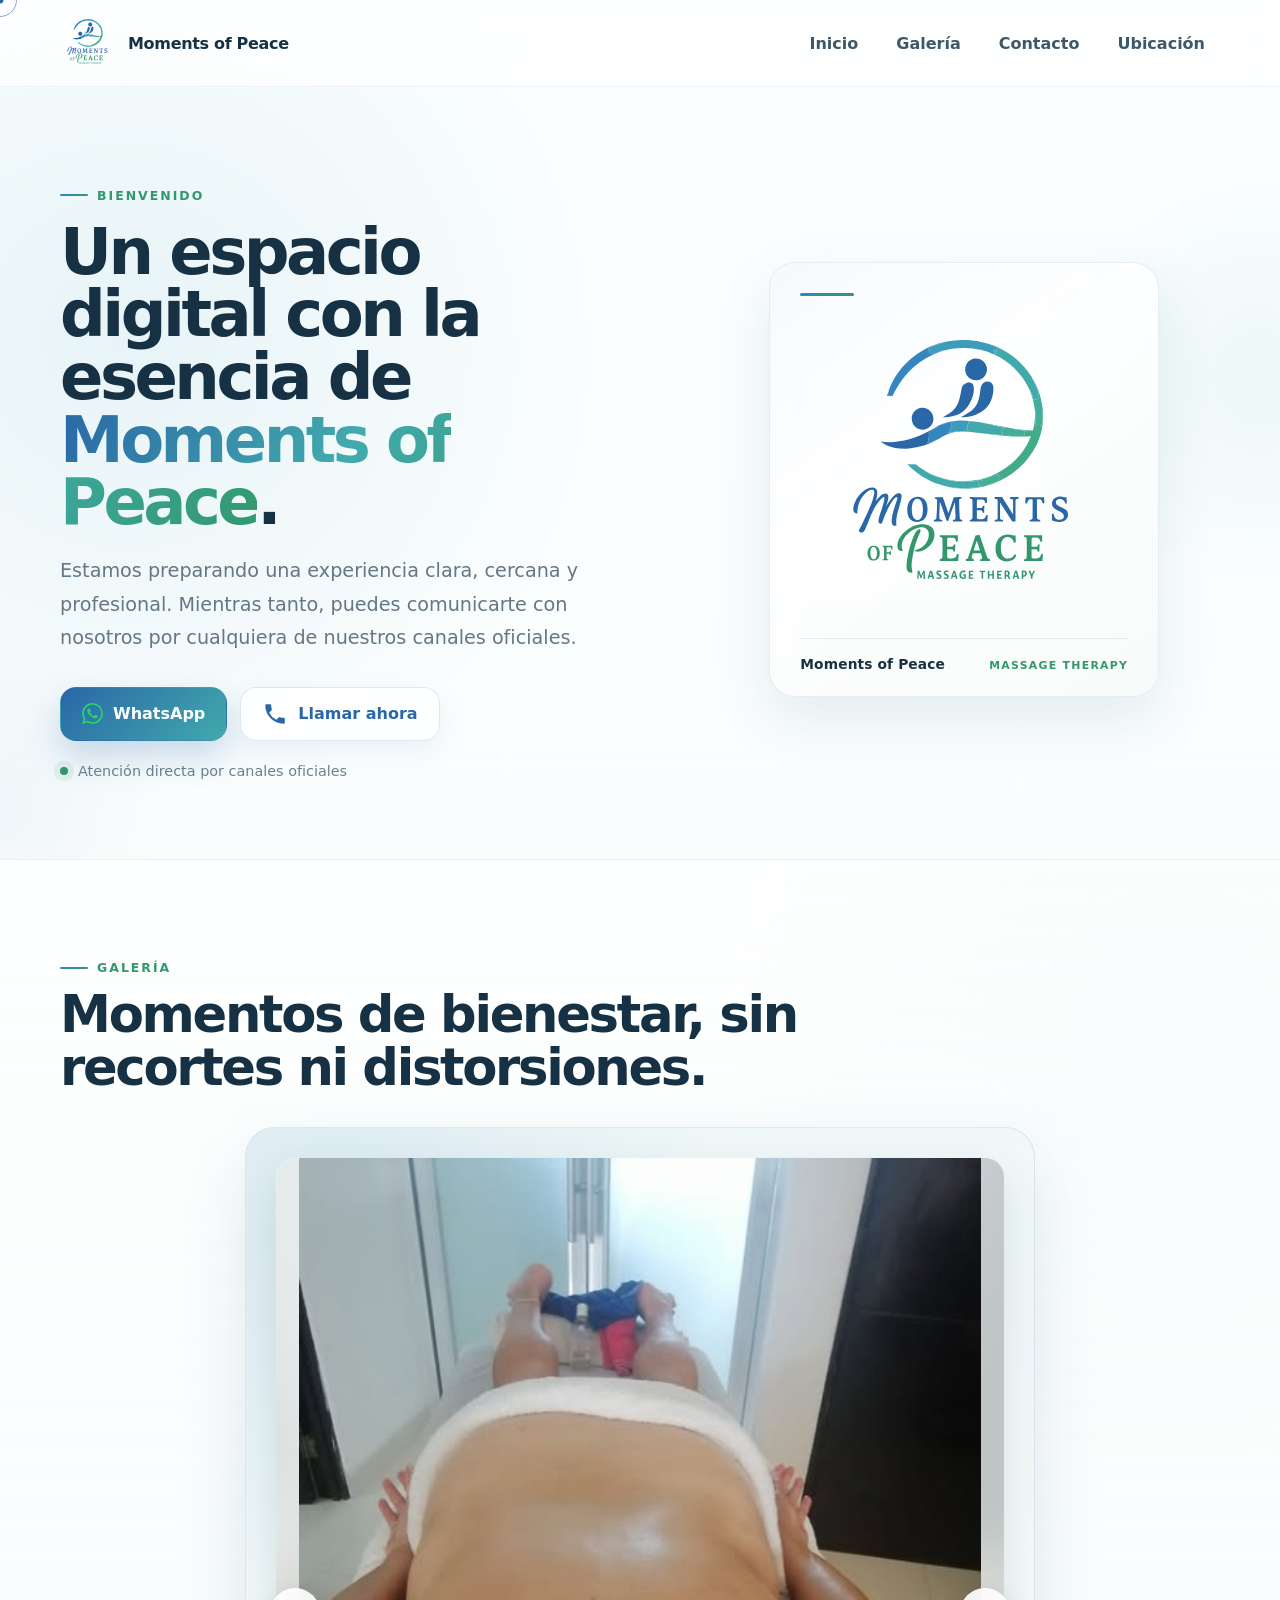
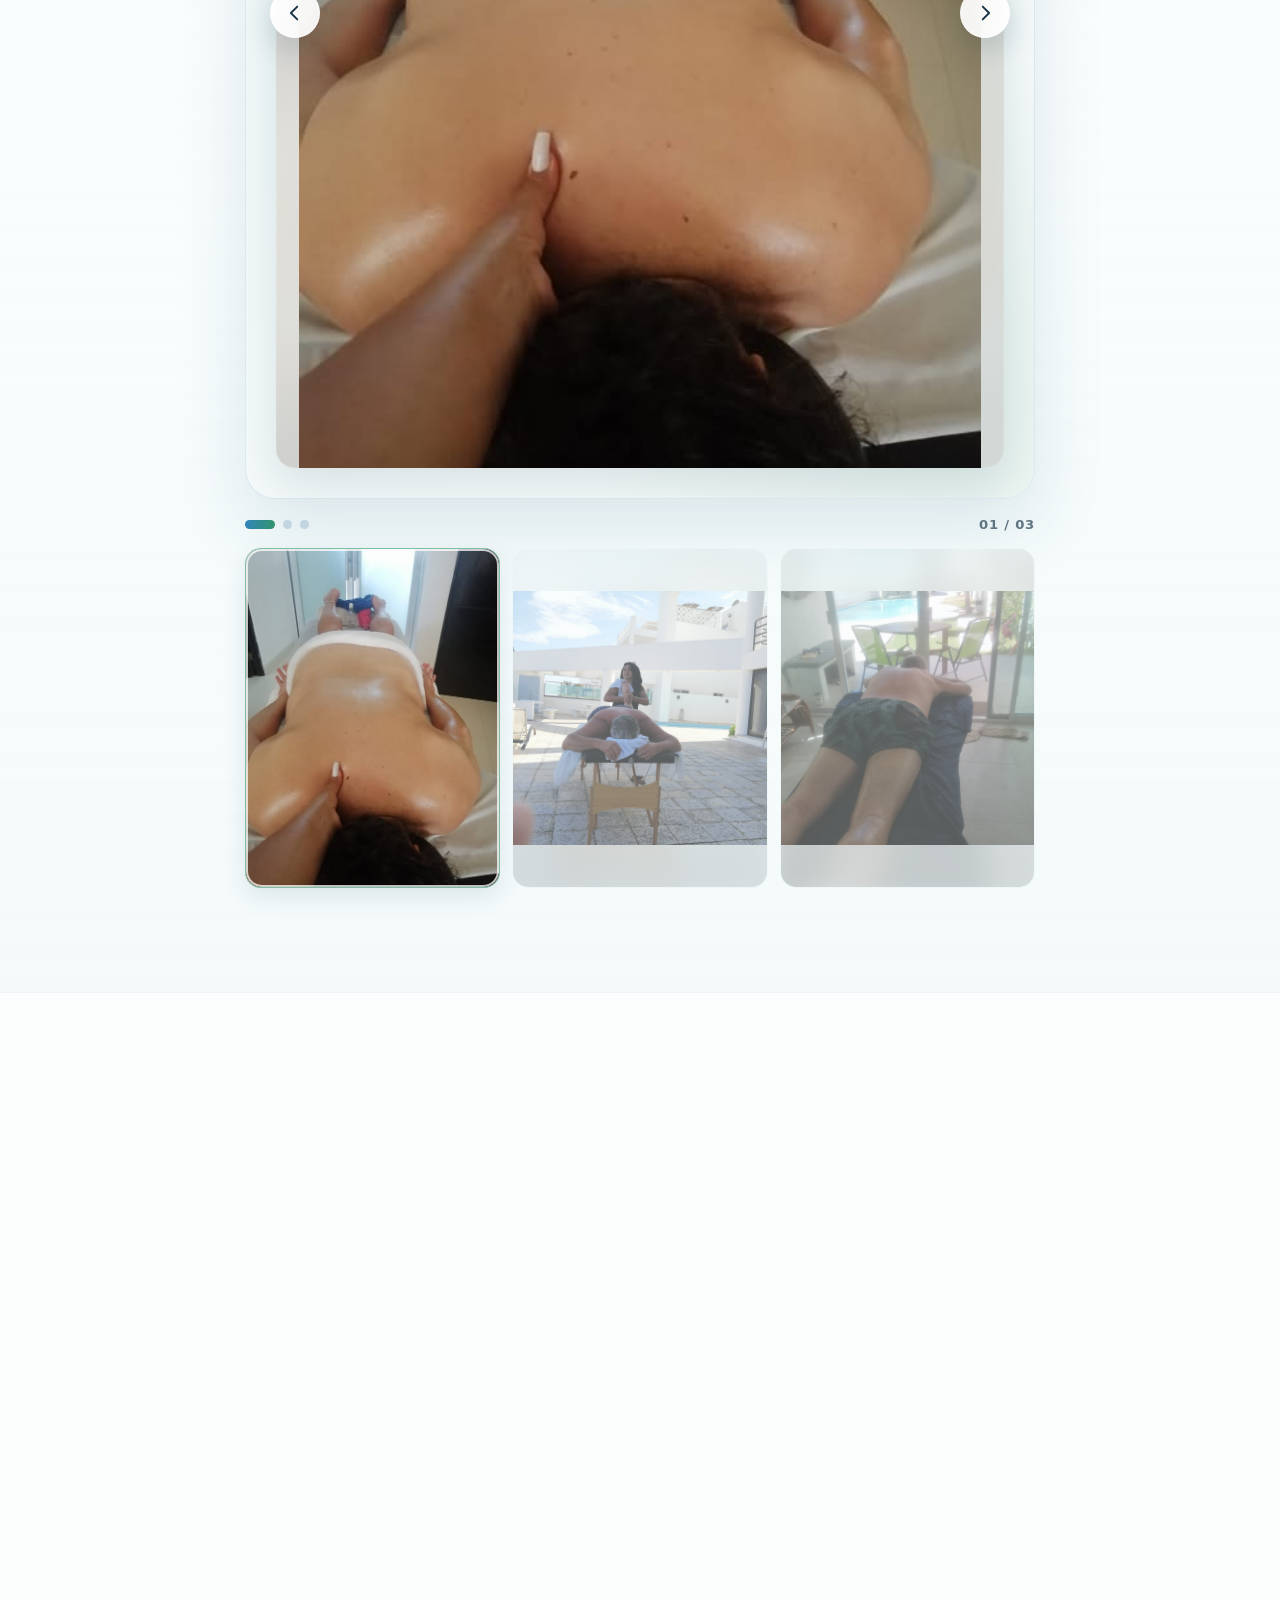
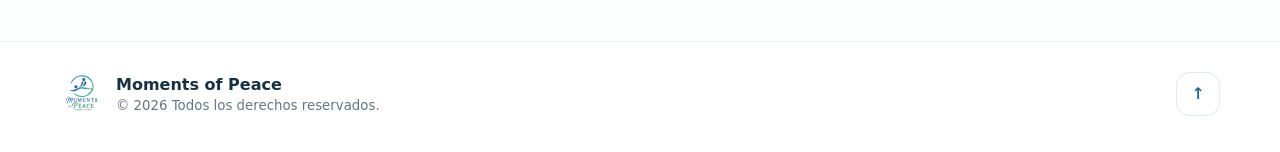
==== commit 0b446ae8: "Cambios en el texto del diseño de la pagina web" ====
--- a/index.html
+++ b/index.html
@@ -84,7 +84,6 @@
             <span class="eyebrow">GALERÍA</span>
             <h2>Momentos de bienestar, sin recortes ni distorsiones.</h2>
           </div>
-          <p>Una galería fotográfica vertical pensada para mostrar cada imagen completa, respetando siempre su proporción original.</p>
         </div>
 
         <div class="spa-carousel reveal" data-carousel data-autoplay="5600" tabindex="0" aria-roledescription="carrusel" aria-label="Galería fotográfica de Moments of Peace">
--- a/carousel.css
+++ b/carousel.css
@@ -10,9 +10,9 @@
 
 .gallery-heading {
   display: grid;
-  grid-template-columns: minmax(0, 1fr) minmax(260px, 420px);
+  grid-template-columns: minmax(0, 1fr);
   align-items: end;
-  gap: 36px;
+  gap: 0;
   margin-bottom: 34px;
 }
 
